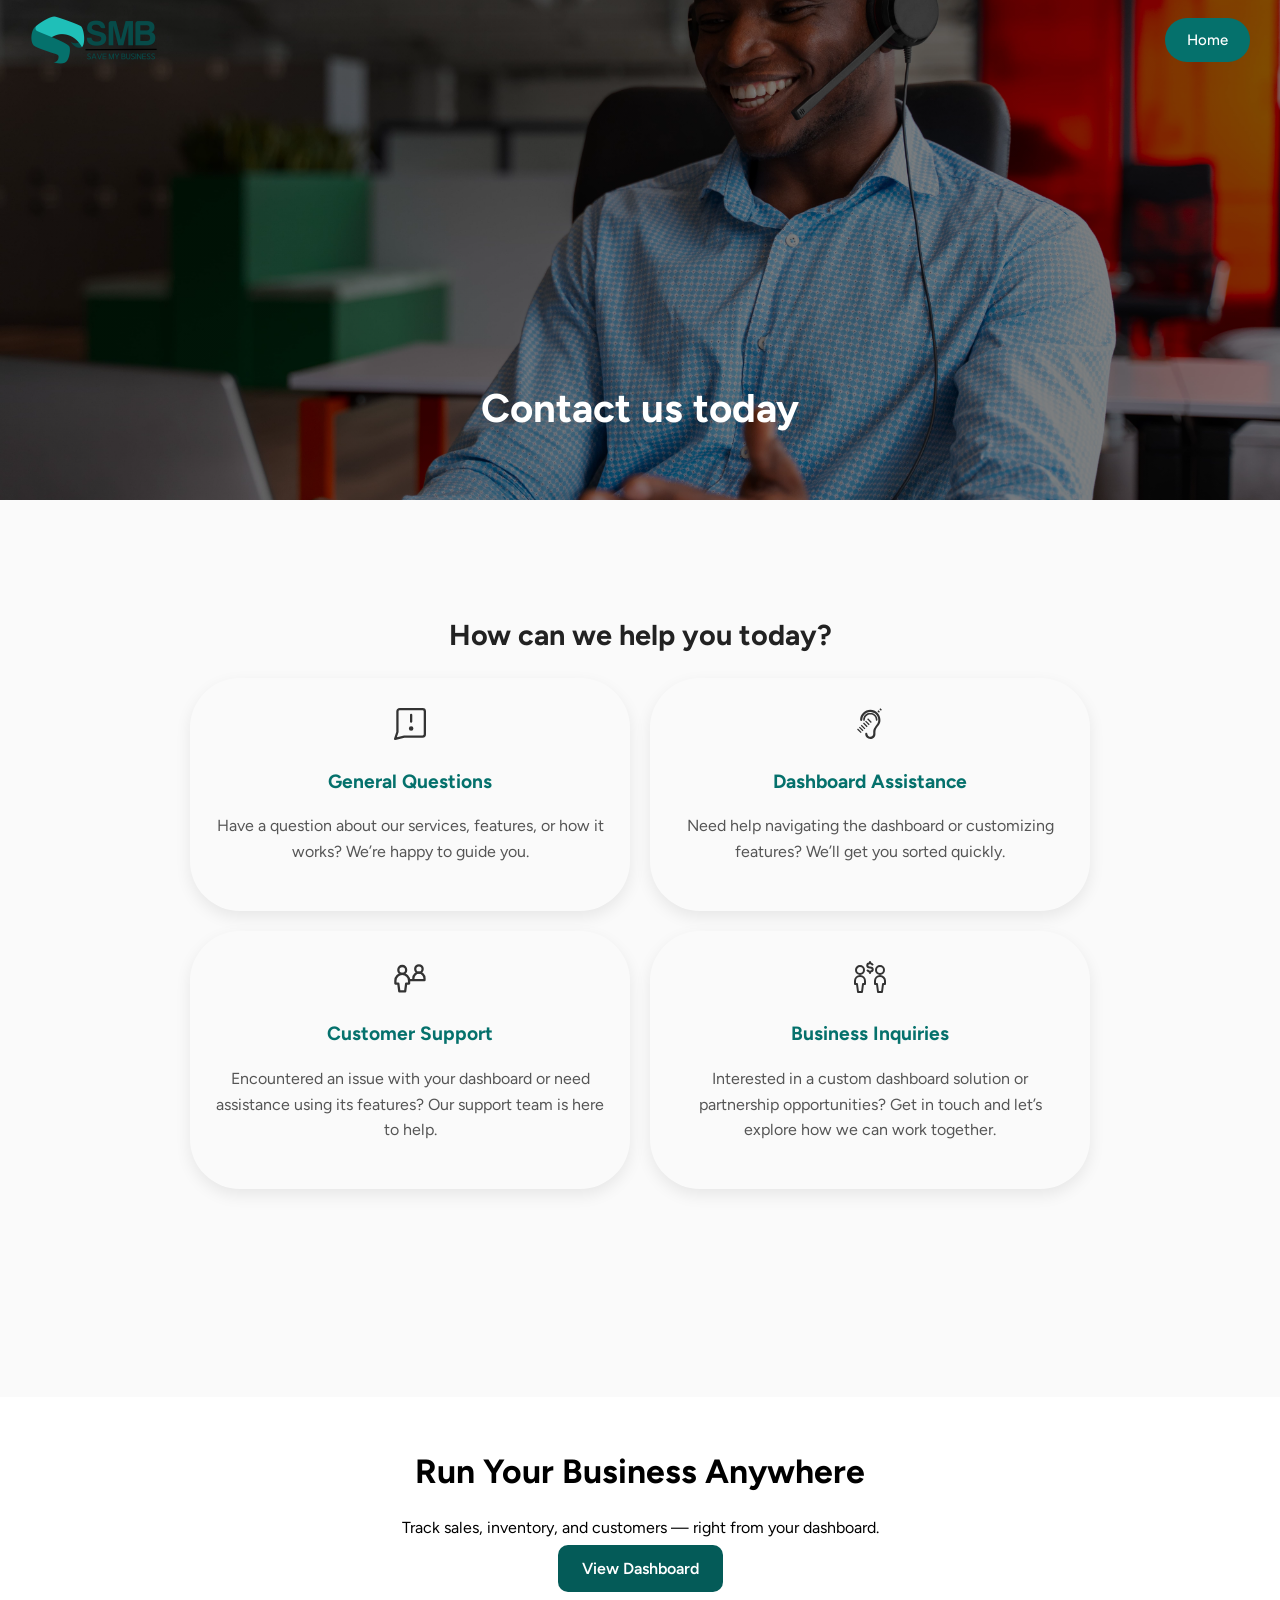
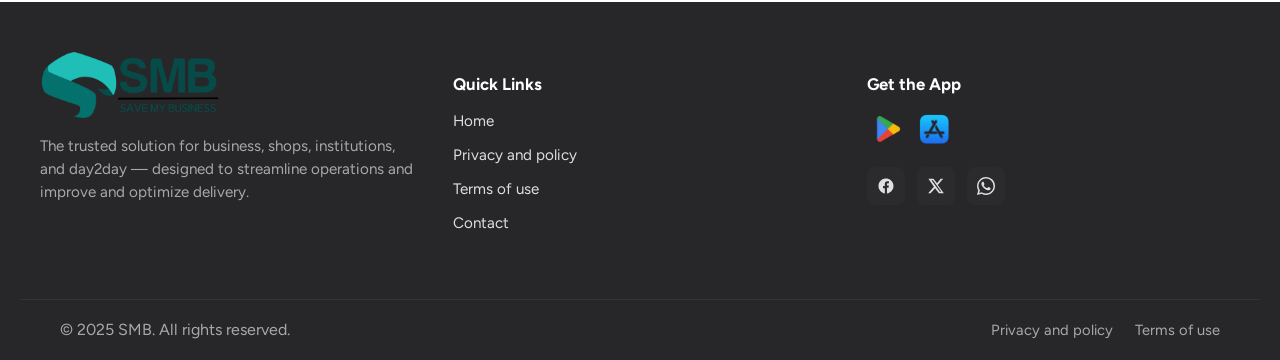
==== contactUs.html @ a8ed0eb5 "Initial commit" ====
<!doctype html>
<html lang="en">
  <head>
    <meta charset="utf-8" />
    <title>Save-my-business</title>
    <meta name="viewport" content="width=device-width, initial-scale=1" />
    <link rel="icon" href="images/SMB_AppIcon.png" type="image/svg+xml" />
    <link
      rel="apple-touch-icon"
      sizes="180x180"
      href="images/SMB_AppIcon.png"
    />
    <link
      rel="icon"
      type="image/png"
      sizes="32x32"
      href="images/32x32.png"
    />
    <link
      rel="icon"
      type="image/png"
      sizes="16x16"
      href="images/16x16.png"
    />
    <link
      href="https://cdnjs.cloudflare.com/ajax/libs/font-awesome/5.15.4/css/all.min.css"
      rel="stylesheet"
    />
    <link rel="stylesheet" href="css/stylesContactUs.css" />
  </head>
  <body>
    <section class="hero">
      <nav class="navbar">
        <div class="nav-container">
          <img src="images/SMB_Logo.png" alt="Store Hive Logo" class="nav-logo" />
          <ul class="nav-links">
            <li>
              <a href="index.html" class="activeBtn">Home</a>
            </li>
          </ul>
          <input type="checkbox" id="menu-toggle" class="menu-toggle" />
          <label for="menu-toggle" class="menu-icon">
            <!-- Hamburger SVG -->
            <svg
              xmlns="http://www.w3.org/2000/svg"
              class="icon-hamburger"
              width="32"
              height="32"
              viewBox="0 0 24 24"
            >
              <!-- Icon from Google Material Icons by Material Design Authors - https://github.com/material-icons/material-icons/blob/master/LICENSE -->
              <path fill="c" d="M3 18h18v-2H3zm0-5h18v-2H3zm0-7v2h18V6z" />
            </svg>
            <!-- X (close) SVG -->
            <svg
              class="icon-close"
              xmlns="http://www.w3.org/2000/svg"
              width="28"
              height="28"
              viewBox="0 0 24 24"
              fill="none"
              stroke="currentColor"
              stroke-width="2"
              stroke-linecap="round"
              stroke-linejoin="round"
            >
              <line x1="18" y1="6" x2="6" y2="18"></line>
              <line x1="6" y1="6" x2="18" y2="18"></line>
            </svg>
          </label>

          <!-- Navigation Links -->
          <ul class="nav mobile-nav">
            <li class="links">
              <svg
                xmlns="http://www.w3.org/2000/svg"
                stroke="#4B5563"
                width="25"
                height="25"
                viewBox="0 0 24 24"
              >
                <!-- Icon from Material Symbols by Google - https://github.com/google/material-design-icons/blob/master/LICENSE -->
                <path
                  fill="currentColor"
                  d="M4 20v-9.375L2.2 12l-1.175-1.575L12 2l11 8.4l-1.2 1.6L12 4.5L6 9.1V18h4v2zm13.5 2.375q-1.05.725-2.312.613t-2.163-1.013t-1.012-2.162t.612-2.313q-.725-1.05-.612-2.312t1.012-2.163t2.163-1.012t2.312.612q1.05-.725 2.313-.612t2.162 1.012t1.013 2.163t-.613 2.312q.725 1.05.613 2.313t-1.013 2.162t-2.162 1.013t-2.313-.613m0-2.45l1.15.8q.45.325.975.275t.925-.45t.45-.925t-.275-.975l-.8-1.15l.8-1.15q.325-.45.275-.975t-.45-.925t-.925-.45t-.975.275l-1.15.8l-1.15-.8q-.45-.325-.975-.275t-.925.45t-.45.925t.275.975l.8 1.15l-.8 1.15q-.325.45-.275.975t.45.925t.925.45t.975-.275zm0-1.175q.525 0 .888-.363t.362-.887t-.363-.888t-.887-.362t-.888.363t-.362.887t.363.888t.887.362m0-1.25"
                />
              </svg>
              <a href="index.html">Home</a>
            </li>
            <li class="links">
              <svg xmlns="http://www.w3.org/2000/svg" width="25" height="25" viewBox="0 0 24 24">
                <path
                  fill="none"
                  stroke="#4B5563"
                  d="m12 3.19l7 3.11V11c0 4.52-2.98 8.69-7 9.93c-4.02-1.24-7-5.41-7-9.93V6.3zM12 1L3 5v6c0 5.55 3.84 10.74 9 12c5.16-1.26 9-6.45 9-12V5zm-1 6h2v2h-2zm0 4h2v6h-2z"
                />
              </svg>
              <a href="privacyAndPolicy.html">Privacy Policy</a>
            </li>
            <li class="links">
              <svg xmlns="http://www.w3.org/2000/svg" width="25" height="25" viewBox="0 0 24 24">
                <!-- Icon from Solar by 480 Design - https://creativecommons.org/licenses/by/4.0/ -->
                <g fill="none" stroke="#4B5563" stroke-width="1.5">
                  <circle cx="9" cy="9" r="2" />
                  <path d="M13 15c0 1.105 0 2-4 2s-4-.895-4-2s1.79-2 4-2s4 .895 4 2Z" />
                  <path
                    d="M2 12c0-3.771 0-5.657 1.172-6.828S6.229 4 10 4h4c3.771 0 5.657 0 6.828 1.172S22 8.229 22 12s0 5.657-1.172 6.828S17.771 20 14 20h-4c-3.771 0-5.657 0-6.828-1.172S2 15.771 2 12Z"
                  />
                  <path stroke-linecap="round" d="M19 12h-4m4-3h-5m5 6h-3" />
                </g>
              </svg>
              <a href="termsOfUse.html">Terms of Use</a>
            </li>
          </ul>
        </div>
      </nav>

      <div class="hero-content">
        <h1>Contact us today</h1>
      </div>
    </section>

    <section class="container">
      <h2>How can we help you today?</h2>
      <div class="card-grid">
        <div class="card" data-inquiry="general">
          <svg xmlns="http://www.w3.org/2000/svg" width="32" height="32" viewBox="0 0 14 14">
            <!-- Icon from Streamline by Streamline - https://creativecommons.org/licenses/by/4.0/ -->
            <g fill="none" stroke="currentColor" stroke-linecap="round" stroke-linejoin="round">
              <path
                d="m4.5 12.5l-4 1l1-3v-9a1 1 0 0 1 1-1h10a1 1 0 0 1 1 1v10a1 1 0 0 1-1 1Zm3-9.5v3"
              />
              <circle cx="7.5" cy="9" r=".5" />
            </g>
          </svg>
          <h3>General Questions</h3>
          <p>
            Have a question about our services, features, or how it works? We’re happy to
            guide you.
          </p>
        </div>
        <div class="card" data-inquiry="dashboard">
          <svg xmlns="http://www.w3.org/2000/svg" width="31.5" height="32" viewBox="0 0 63 64">
            <!-- Icon from Medical Icons by Samuel Frémondière - https://github.com/samcome/webfont-medical-icons/blob/master/LICENSE -->
            <path
              fill="currentColor"
              d="M32.82 3.582c11.119 0 20.031 9.165 20.031 20.284c0 4.391-.85 7.214-3.395 10.78c-3.373 4.688-6.62 7.468-6.62 13.239v4.414c0 5.474-4.711 9.676-10.184 9.676c-5.539 0-10.185-4.391-10.185-9.93c0-1.316.975-2.463 2.292-2.463c1.994 0 1.909 2.568 2.631 4.415c.891 2.249 2.736 3.564 5.177 3.564c3.119 0 5.856-2.312 5.856-5.432v-4.923c0-9.952 10.185-13.473 10.185-23.425c0-8.806-7.152-15.956-15.957-15.956c-5.454 0-9.294 1.782-12.563 6.111c-1.931 2.568-2.801 4.456-3.225 7.638c-.255 1.973-.295 4.584-2.291 4.584c-1.316 0-2.292-1.146-2.292-2.462c-.001-11.202 9.335-20.114 20.539-20.114z"
            />
            <path
              fill="currentColor"
              d="M32.225 9.692c7.894 0 14.683 6.027 14.683 13.92c0 1.018-.679 2.036-1.697 2.036c-1.104 0-1.358-1.294-1.528-2.376c-.382-2.376-.574-3.904-1.868-5.94c-2.121-3.332-5.197-4.414-9.165-4.414c-3.756 0-6.429 1.252-8.658 4.243c-1.21 1.614-1.965 3.771-2.346 5.766c-.297 1.634.035 2.892-1.641 2.892c-1.04 0-1.613-1.082-1.613-2.123c.002-7.681 6.155-14.004 13.835-14.004zM7.946 41.01l7.345 7.345l-1.834 1.834l-7.345-7.345zm3.695-3.694l7.346 7.346l-1.835 1.835l-7.346-7.346zm3.819-3.866l7.345 7.347l-1.834 1.834l-7.345-7.347zm4.437-4.312l7.345 7.347l-1.835 1.834l-7.345-7.347z"
            />
            <path
              fill="currentColor"
              d="m24.011 25.259l7.345 7.345l-1.834 1.834l-7.345-7.345zm4.181-4.572l7.345 7.347l-1.835 1.834l-7.345-7.347zM48.855 4.494l2.982 2.982l-1.927 1.927l-2.982-2.982zM52.733.59l2.981 2.982l-1.928 1.927l-2.981-2.982z"
            />
          </svg>
          <h3>Dashboard Assistance</h3>
          <p>
            Need help navigating the dashboard or customizing features? We’ll get you sorted
            quickly.
          </p>
        </div>
        <div class="card" data-inquiry="support">
          <svg xmlns="http://www.w3.org/2000/svg" width="32" height="32" viewBox="0 0 14 14">
            <!-- Icon from Streamline by Streamline - https://creativecommons.org/licenses/by/4.0/ -->
            <g fill="none" stroke="currentColor" stroke-linecap="round" stroke-linejoin="round">
              <path d="M9.284 3.503a1.621 1.621 0 1 0 3.242 0a1.621 1.621 0 1 0-3.242 0" />
              <path
                d="M8.473 8.367v-.81a2.432 2.432 0 0 1 4.865 0v.81M6.6 8.369h6.738M3.604 5.612a1.712 1.712 0 1 0 0-3.425a1.712 1.712 0 0 0 0 3.425"
              />
              <path
                d="M6.6 8.609a2.996 2.996 0 1 0-5.993 0v1.284h1.285l.428 3.424h2.568l.428-3.424H6.6z"
              />
            </g>
          </svg>
          <h3>Customer Support</h3>
          <p>
            Encountered an issue with your dashboard or need assistance using its features? Our
            support team is here to help.
          </p>
        </div>
        <div class="card" data-inquiry="business">
          <svg xmlns="http://www.w3.org/2000/svg" width="32" height="32" viewBox="0 0 24 24">
            <!-- Icon from Ultimate free icons by Streamline - https://creativecommons.org/licenses/by/4.0/ -->
            <path
              fill="none"
              stroke="currentColor"
              stroke-linecap="round"
              stroke-linejoin="round"
              stroke-width="1.5"
              d="M10.144 7.094A2.22 2.22 0 0 0 12 7.969c1.139 0 2.063-.693 2.063-1.547S13.14 4.876 12 4.876s-2.06-.693-2.06-1.548s.923-1.547 2.06-1.547a2.22 2.22 0 0 1 1.858.875m-1.856 5.313V9m0-8.25v1.031M1.502 6.75a3 3 0 1 0 6 0a3 3 0 0 0-6 0m6.75 10.5V15a3.75 3.75 0 0 0-7.5 0v2.25h1.5l.75 6H6l.75-6zm8.25-10.5a3 3 0 1 0 6 0a3 3 0 0 0-6 0m6.75 10.5V15a3.75 3.75 0 0 0-7.5 0v2.25h1.5l.75 6h3l.75-6z"
            />
          </svg>
          <h3>Business Inquiries</h3>
          <p>
            Interested in a custom dashboard solution or partnership opportunities? Get in touch and
            let’s explore how we can work together.
          </p>
        </div>
      </div>
    </section>

    <section class="general-section">
      <h2>Questions? We’re Here to Guide You</h2>

      <div class="faq">
        <div class="faq-item">
          <button class="faq-question">
            <span>What is the purpose of this dashboard?</span>
          </button>
          <div class="faq-answer">
            <p>
              The dashboard gives you a real-time snapshot of your business — sales, profit, stock
              levels, top-selling items, and key customer insights — all in one place.
            </p>
          </div>
        </div>

        <div class="faq-item">
          <button class="faq-question">
            <span>How does SMB help me manage inventory?</span>
          </button>
          <div class="faq-answer">
            <p>
              You can track live stock levels, set low-stock alerts, manage product details and
              pricing, and even bulk import products with a CSV file.
            </p>
          </div>
        </div>

        <!-- <div class="faq-item">
          <button class="faq-question">
            <span>Can I track product expiration dates?</span>
          </button>
          <div class="faq-answer">
            <p>
              Yes, StoreHive alerts you when products are nearing expiry, helping you avoid waste
              and keep your shelves updated.
            </p>
          </div>
        </div> -->

        <div class="faq-item">
          <button class="faq-question">
            <span>How are sales processed in SMB?</span>
          </button>
          <div class="faq-answer">
            <p>
              Sales are handled with a simple two-step process: order creation and payment
              confirmation. You can also view full order history, track payments, and manage
              returns.
            </p>
          </div>
        </div>

        <div class="faq-item">
          <button class="faq-question">
            <span>What kind of reports and analytics are available?</span>
          </button>
          <div class="faq-answer">
            <p>
              You can generate sales, profit, and stock reports, identify top and slow-moving
              products, track customer performance, and view complete activity logs.
            </p>
          </div>
        </div>

        <div class="faq-item">
          <button class="faq-question">
            <span>How do I manage customers in SMB?</span>
          </button>
          <div class="faq-answer">
            <p>
              SMB includes a customer database where you can add or edit details, view
              purchase history, track total sales, and generate receipts.
            </p>
          </div>
        </div>

        <div class="faq-item">
          <button class="faq-question">
            <span>Can multiple staff use SMB?</span>
          </button>
          <div class="faq-answer">
            <p>
              Yes, you can create staff accounts, assign custom roles, control permissions, and keep
              your data secure with reliable backup and encryption.
            </p>
          </div>
        </div>
      </div>
    </section>

    <section class="assist-container">
      <h2>Need help navigating the dashboard or customizing features?</h2>
      <p class="assist-sub">
        Choose your preferred support channel below — we’ll get you sorted quickly.
      </p>

      <div class="assist-links">
        <a href="mailto:support@savemybusiness.com.ng" target="_blank" class="assist-card">
          <svg xmlns="http://www.w3.org/2000/svg" width="32" height="32" viewBox="0 0 24 24">
            <!-- Icon from Material Symbols by Google - https://github.com/google/material-design-icons/blob/master/LICENSE -->
            <path
              fill="currentColor"
              d="M7 17q-.825 0-1.412-.587T5 15V5q0-.825.588-1.412T7 3h14q.825 0 1.413.588T23 5v10q0 .825-.587 1.413T21 17zm7-4.7L7 7.425V15h14V7.425zm0-2.45L21 5H7zM3 21q-.825 0-1.412-.587T1 19V6.5h2V19h16.5v2zM21 7.35V5H7v2.35V5h14z"
            />
          </svg>
          <span>Email Support</span>
        </a>

        <a href="https://wa.me/1234567890" target="_blank" class="assist-card">
          <svg
            xmlns="http://www.w3.org/2000/svg"
            width="18"
            height="18"
            viewBox="0 0 24 24"
            fill="currentColor"
            aria-hidden="true"
          >
            <path
              d="M20.52 3.48A11.84 11.84 0 0 0 12 0C5.38 0 0 5.38 0 12c0 2.11.55 4.16 1.6 5.97L0 24l6.2-1.63A11.94 11.94 0 0 0 12 24c6.62 0 12-5.38 12-12 0-3.19-1.24-6.2-3.48-8.52zM12 22a9.93 9.93 0 0 1-5.08-1.39l-.36-.21-3.68.97.99-3.59-.23-.37A9.94 9.94 0 0 1 2 12C2 6.49 6.49 2 12 2c2.67 0 5.18 1.04 7.07 2.93A9.94 9.94 0 0 1 22 12c0 5.51-4.49 10-10 10zm5.41-7.6c-.3-.15-1.77-.87-2.04-.97s-.47-.15-.67.15c-.2.3-.77.97-.94 1.17-.17.2-.35.22-.65.07-.3-.15-1.26-.46-2.4-1.46-.89-.79-1.49-1.77-1.66-2.07-.17-.3-.02-.46.13-.61.13-.13.3-.35.45-.52.15-.17.2-.3.3-.5.1-.2.05-.37-.02-.52-.07-.15-.67-1.61-.92-2.2-.24-.58-.49-.5-.67-.51h-.57c-.2 0-.52.07-.79.37-.27.3-1.04 1.02-1.04 2.5s1.07 2.9 1.22 3.1c.15.2 2.1 3.2 5.08 4.49.71.31 1.27.49 1.7.63.71.23 1.35.2 1.86.12.57-.08 1.77-.72 2.02-1.42.25-.7.25-1.29.18-1.42-.07-.13-.27-.2-.57-.35z"
            />
          </svg>
          <span>WhatsApp</span>
        </a>

        <a href="https://twitter.com/savemybusiness" target="_blank" class="assist-card">
          <svg
            xmlns="http://www.w3.org/2000/svg"
            width="18"
            height="18"
            viewBox="0 0 24 24"
            fill="currentColor"
            aria-hidden="true"
          >
            <path
              d="M18.244 2.25h3.308l-7.227 8.26L22.5 21.75h-6.597l-5.17-6.759-5.91 6.759H1.5l7.73-8.828L1.89 2.25H8.64l4.713 6.234 4.89-6.234zM17.19 19.602h1.833L7.935 4.286H6.003L17.19 19.602z"
            />
          </svg>
          <span>X</span>
        </a>

        <a href="https://linkedin.com/company/savemybusiness" target="_blank" class="assist-card">
          <svg xmlns="http://www.w3.org/2000/svg" width="32" height="32" viewBox="0 0 16 16">
            <!-- Icon from FormKit Icons by FormKit, Inc - https://github.com/formkit/formkit/blob/master/packages/icons/LICENSE -->
            <path
              fill="currentColor"
              d="M3.44 4.89c.8 0 1.44-.65 1.44-1.44s-.65-1.44-1.44-1.44S2 2.66 2 3.45s.65 1.44 1.44 1.44m2.81 1.09V14h2.48v-3.96c0-1.05.2-2.06 1.49-2.06s1.29 1.2 1.29 2.12V14H14V9.6c0-2.16-.46-3.82-2.98-3.82c-1.21 0-2.02.66-2.35 1.29h-.03v-1.1H6.26Zm-4.05 0h2.49V14H2.2z"
            />
          </svg>
          <span>LinkedIn</span>
        </a>
      </div>
    </section>

    <section class="support-section">
      <section class="container-msg" id="contactFormSection">
        <div class="msg-section">
          <h2>
            Encountered an issue with our service or need assistance? Our support team is here for
            you.
          </h2>
          <form action="/submit_contact" method="POST" id="support-section">
            <div class="form-group">
              <label for="firstName">Full Name</label>
              <input type="text" id="firstName" name="firstName" required />
            </div>
            <div class="form-group">
              <label for="email">Email Address </label>
              <input type="email" id="email" name="email" required />
            </div>
            <div class="form-group">
              <label for="message">Message </label>
              <textarea id="message" name="message" required></textarea>
            </div>
            <button type="submit" class="send">Send Message</button>
          </form>
        </div>
      </section>
    </section>

    <section class="business-section">
      <h2>
        Looking to partner with us or explore wholesale opportunities? Let’s connect and
        collaborate.
      </h2>
      <p class="form-intro">
        Please provide your details below and our business team will get back to you as soon as
        possible.
      </p>
      <form class="business-form" action="/submit_business" method="POST" id="businessForm">
        <div class="form-row">
          <div class="form-group">
            <label for="companyName">Company Name </label>
            <input type="text" id="companyName" name="companyName" required />
          </div>
          <div class="form-group">
            <label for="contactPerson">Contact Person </label>
            <input type="text" id="contactPerson" name="contactPerson" required />
          </div>
        </div>

        <div class="form-row">
          <div class="form-group">
            <label for="businessEmail">Email Address </label>
            <input type="email" id="businessEmail" name="businessEmail" required />
          </div>
          <div class="form-group">
            <label for="phoneNumber">Phone Number</label>
            <input type="number" id="phoneNumber" name="phoneNumber" />
          </div>
        </div>

        <div class="form-group">
          <label for="proposal">Inquiry Details </label>
          <textarea
            id="proposal"
            name="proposal"
            rows="4"
            placeholder="Tell us how you’d like to collaborate..."
            required
          ></textarea>
        </div>

        <button type="submit" class="send">Send Inquiry</button>
      </form>
    </section>

    <!-- </section> -->

    <section class="cta-section">
      <div class="cta-container">
        <div class="">
          <h2>Run Your Business Anywhere</h2>
          <p>Track sales, inventory, and customers — right from your dashboard.</p>
          <a href="https://app.savemybusiness.com.ng" class="download-btn2" target="_blank"
            >View Dashboard</a
          >
        </div>
      </div>
    </section>

    <footer class="site-footer">
      <div class="footer-inner">
        <div class="footer-column footer-about">
          <img
            src="images/SMB_Logo.png"
            alt="SMB logo"
            class="footer-logo"
          />
          <p class="footer-desc">
            The trusted solution for business, shops, institutions, and day2day — designed to streamline
            operations and improve and optimize delivery.
          </p>
        </div>

        <div class="footer-column footer-links">
          <h4>Quick Links</h4>
          <ul>
            <li><a href="index.html">Home</a></li>
            <li><a href="privacyAndPolicy.html">Privacy and policy</a></li>
            <li><a href="termsOfUse.html">Terms of use</a></li>
            <li><a href="contactUs.html">Contact</a></li>
          </ul>
        </div>

        <div class="footer-column footer-app">
          <h4>Get the App</h4>
          <div class="store-buttons">
            <a href="#" class="store-btn" aria-label="Download on Google Play">
              <img src="images/playStore.png" alt="Play Store" />
            </a>
            <a href="#" class="store-btn2" aria-label="Download on App Store">
              <img src="images/Anuradha_Kumari_says_-removebg-preview.png" alt="App Store" />
            </a>
          </div>

          <div class="socials" aria-label="Follow StoreHive">
            <a href="#" aria-label="Facebook" class="social-link">
              <svg
                width="18"
                height="18"
                viewBox="0 0 24 24"
                fill="currentColor"
                aria-hidden="true"
              >
                <path
                  d="M22 12.07C22 6.48 17.52 2 11.93 2S2 6.48 2 12.07C2 17.1 5.66 21.29 10.44 22v-7.03H8.08v-2.9h2.36V9.41c0-2.33 1.4-3.61 3.44-3.61.99 0 2.03.18 2.03.18v2.23h-1.14c-1.12 0-1.47.7-1.47 1.42v1.69h2.5l-.4 2.9h-2.1V22C18.34 21.29 22 17.1 22 12.07z"
                />
              </svg>
            </a>

            <a href="#" aria-label="X" class="social-link">
              <svg
                xmlns="http://www.w3.org/2000/svg"
                width="18"
                height="18"
                viewBox="0 0 24 24"
                fill="currentColor"
                aria-hidden="true"
              >
                <path
                  d="M18.244 2.25h3.308l-7.227 8.26L22.5 21.75h-6.597l-5.17-6.759-5.91 6.759H1.5l7.73-8.828L1.89 2.25H8.64l4.713 6.234 4.89-6.234zM17.19 19.602h1.833L7.935 4.286H6.003L17.19 19.602z"
                />
              </svg>
            </a>

            <a href="#" aria-label="WhatsApp" class="social-link">
              <svg
                xmlns="http://www.w3.org/2000/svg"
                width="18"
                height="18"
                viewBox="0 0 24 24"
                fill="currentColor"
                aria-hidden="true"
              >
                <path
                  d="M20.52 3.48A11.84 11.84 0 0 0 12 0C5.38 0 0 5.38 0 12c0 2.11.55 4.16 1.6 5.97L0 24l6.2-1.63A11.94 11.94 0 0 0 12 24c6.62 0 12-5.38 12-12 0-3.19-1.24-6.2-3.48-8.52zM12 22a9.93 9.93 0 0 1-5.08-1.39l-.36-.21-3.68.97.99-3.59-.23-.37A9.94 9.94 0 0 1 2 12C2 6.49 6.49 2 12 2c2.67 0 5.18 1.04 7.07 2.93A9.94 9.94 0 0 1 22 12c0 5.51-4.49 10-10 10zm5.41-7.6c-.3-.15-1.77-.87-2.04-.97s-.47-.15-.67.15c-.2.3-.77.97-.94 1.17-.17.2-.35.22-.65.07-.3-.15-1.26-.46-2.4-1.46-.89-.79-1.49-1.77-1.66-2.07-.17-.3-.02-.46.13-.61.13-.13.3-.35.45-.52.15-.17.2-.3.3-.5.1-.2.05-.37-.02-.52-.07-.15-.67-1.61-.92-2.2-.24-.58-.49-.5-.67-.51h-.57c-.2 0-.52.07-.79.37-.27.3-1.04 1.02-1.04 2.5s1.07 2.9 1.22 3.1c.15.2 2.1 3.2 5.08 4.49.71.31 1.27.49 1.7.63.71.23 1.35.2 1.86.12.57-.08 1.77-.72 2.02-1.42.25-.7.25-1.29.18-1.42-.07-.13-.27-.2-.57-.35z"
                />
              </svg>
            </a>
          </div>
        </div>
      </div>

      <div class="footer-bottom">
        <div class="footer-bottom-inner">
          <span>© 2025 SMB. All rights reserved.</span>
          <nav class="footer-legal">
            <a href="privacyAndPolicy.html">Privacy and policy</a>
            <a href="termsOfUse.html">Terms of use</a>
          </nav>
        </div>
      </div>
    </footer>
    <script src="scripts/indexContact.js"></script>
  </body>
</html>
---- css/stylesContactUs.css ----
@import url('https://fonts.bunny.net/css?family=figtree:300,300i,400,400i,500,500i,600,600i,700,700i,800,800i,900,900i');
body {
 font-family: 'Figtree', sans-serif;
  margin: 0;
  padding: 0;
  background: #fafafa;
  color: #333;
  line-height: 1.6;
}

.hero {
  position: relative;
  background: 
  linear-gradient(rgba(0, 0, 0, 0.5), rgba(0, 0, 0, 0.5)),
     url("../images/person-office-work-day (1).jpg") 
    no-repeat center center/cover;
  min-height: 500px;
  display: flex;
  flex-direction: column;
  justify-content: space-between;
  color: #fff;
}

.navbar {
  padding: 15px 20px;
}
.navbar.scrolled {
  background: #fff;      
  box-shadow: 0 2px 6px rgba(0,0,0,0.1); 
  position: fixed;   
  padding: 15px 0px; 
  top: 0;
  left: 0;
  width: 100%;
  z-index: 999;          
  transition: background 0.3s ease, box-shadow 0.3s ease;
}

.navbar.scrolled .nav-container {
  width: 100%;
  margin: 0; 
  padding: 0 40px;
  display: flex;
  align-items: center;
  justify-content: space-between;  
  box-sizing: border-box;
}
.nav-container {
  width: 100%;
  margin: 0;
  padding: 0 10px;
  display: flex;
  align-items: center;
  justify-content: space-between;  
  box-sizing: border-box;
}
.nav-logo {
  height: 50px;
}
.nav-links {
  list-style: none;
  margin: 0;
  padding: 0;
}
.nav-links li .active {
  font-weight: 700;
  font-size: 18px;
  border-radius: 50px;
  color: #fff;
  padding: 17px 64px;
  text-decoration: none;
  background: #05716c;
  border: #05716c;
  display: inline-block;
  transition: background-color 0.3s;
}

.nav-links li .active:hover {
  background-color: #0a7c92;
  border-color: #0a7c92;
}
.menu-toggle {
  display: none;
  align-items: baseline;

}


.menu-icon {
  display: none;
  justify-content: space-between;
  cursor: pointer;
  z-index: 2001;
}
.menu-icon svg {
  width: 28px;
  height: 38px;
  stroke: #333;
}

.icon-close {
  display: none;
}

.mobile-nav {
  position: fixed;
  top: -0.9rem;
  bottom: 0;
  right: -100%; 
  width: 80%;
  max-width: 300px;
  height: 100vh;
  background: #fff;
  box-shadow: -2px 0 10px rgba(0,0,0,0.2);
  display: flex;
  flex-direction: column;
  gap: 10px;
  align-items: flex-start;
  padding: 60px 15px;
  transition: right 0.3s ease;
  z-index: 2000;
  list-style: none;
}
/* .mobile-nav li {
  margin: 15px 0;
} */

.links {
    display: flex;
  flex-direction: row;
  gap: 15px;
  align-items: center;
  padding: 10px 5px;
  width: 300px;
  /* Gradient that starts strong on the left and fades out */
  background: linear-gradient(to right, rgba(5, 113, 108, 0.15), rgba(5, 113, 108, 0));
  border-top-left-radius: 5px;
  border-top-right-radius: 5px;
  transition: background 0.3s ease;
}

.links:hover {
  background: linear-gradient(to right, rgba(5, 113, 108, 0.3), rgba(5, 113, 108, 0.05));
}

.links a {
  text-decoration: none;
  color: #333;
  font-weight: 600;
}


.menu-toggle:checked ~ .mobile-nav { right: 0; }
.menu-toggle:checked ~ .menu-icon .icon-hamburger { display: none; }
.menu-toggle:checked ~ .menu-icon .icon-close { display: block; }

.activeBtn {
  padding: 10px 22px;
  background-color: #05716c;
  display: inline-block;
  color: #fff;
  border-radius: 25px;
  font-size: 15px;
  font-weight: 500;
  text-decoration: none;
  transition:
    transform 0.3s ease,
    background 0.3s ease;
}
.activeBtn:hover {
  background-color: #045b58;
  transform: translateY(-3px);
}

.nav-links li a.active {
  font-weight: bold;
}

.hero-content {
  text-align: center;
  padding: 60px 20px;
}
.hero-content h1 {
  font-size: 2.5rem;
  margin: 0;
}
.hero-content p {
  font-size: 1.2rem;
  margin-top: 10px;
}

.container-msg{
  margin: 50px  auto;
  padding: 0 20px;
}
.msg-section{
  display: flex;
  flex-direction: column;
  align-items: center;
  justify-content: center;
}
.container {
  max-width: 900px;
  display: flex;
  flex-direction: column;
  justify-content: space-between;
  margin: 40px  auto;
  margin-bottom: 10rem;
  align-items: center;
  padding: 3rem;
}
h2 {
  margin-bottom: 20px;
  text-align: center;
  font-size: 1.8rem;
  color: #222;
}

.card-grid {
  display: grid;
  grid-template-columns: repeat(2, minmax(300px, 1fr));
  gap: 20px;
  height: auto; 
}

/* ✅ Fix card responsiveness */
.card {
  padding: 30px 25px;
  border-radius: 20px;
  box-sizing: border-box;
  text-align: center;
    border-radius: 50px 50px 50px 50px;
  box-shadow: 0 6px 16px rgba(0, 0, 0, 0.08);
   cursor: pointer;
  transition: all 0.2s ease-in-out;
}
.card:hover {
  background: #05716c;
  border-color: #05716c;
  color: white;
  transform: translateY(-4px);
}
.card:hover h3{
    color: white;
}
.card h3 {
  margin-bottom: 10px;
  font-size: 1.2rem;
  color: #05716c;
}
.card p {
  font-size: 1rem;
  color: #555;
}
.card:hover p{
  color: white;
}
form,
.business-form {
  width: 100%;         /* Full width */
  max-width: 900px;    /* Cap on large screens */
  margin: 40px auto;
  background: #fff;
  text-align: left;
  padding: 20px;
  border-radius: 8px;
  box-shadow: 0 2px 6px rgba(0,0,0,0.05);
}
.form-group {
  margin-bottom: 16px;
}
label {
  display: block;
  margin-bottom: 6px;
  font-weight: bold;
}
input, textarea, select {
  width: 100%;        /* Full width inside container */
  padding: 12px;      
  border: 2px solid #54C4B11A;
  background: #54C4B11A;
  border-radius: 6px;
  font-size: 1rem;
  box-sizing: border-box;
}
textarea {
  height: 120px;
}
.send {
  background: #05716c;
  color: #fff;
  border: none;
  padding: 12px 24px;
  font-size: 1rem;
  border-radius: 6px;
  cursor: pointer;
  transition: background 0.3s;
}
.send:hover {
  background: #0a7c92;
}


.card.active {
  background: #05716c;
  color: #fff;
  border-color: #05716c;
}
.card.active h3,
.card.active p {
  color: #fff;
}

.hero-download {
  display: flex;
  justify-content: center;
  align-items: center;
  text-align: center;
}

.hero-download .overlay {
  color: white;
}

.hero-download h2 {
  font-size: 1.5rem;
  margin-bottom: 20px;
  font-weight: bold;
}

.download-btn {
  display: inline-block;
  background-color: #f9a825; 
  color: #fff;
  padding: 15px 40px;
  border-radius: 50px;
  text-decoration: none;
  font-weight: bold;
  transition: background 0.3s;
}

.download-btn:hover {
  background-color: #d48806; 
}
.business-section,.support-section,
.prescription-section,.general-section{
  display: none;
  flex-direction: column;
  align-items: center;
  justify-content: center;
}
.business-section h2,
.support-section h2,
.prescription-section h2,
.general-section h2 {
  width: 70%;
}
.business-section p {
  width: 50%;
}
.faq {
  width: 70%;
  background: #fff;
  border-radius: 8px;
  box-shadow: 0 2px 6px rgba(0,0,0,0.05);
  margin: 20px auto;
  padding: 10px;
}
.faq-item {
  border-radius: 8px;
  margin-bottom: 15px;
  overflow: hidden;
  transition: all 0.3s ease-in-out;
}

.faq-item.active {
  box-shadow: 0 6px 12px rgba(0,0,0,0.1);
}

.faq-question,
.faq-question span,
.faq-answer p {
  font-family: inherit; /* Inherit the main site font */
}

.faq-question {
  width: 100%;
  display: flex;
  justify-content: space-between;
  align-items:baseline;
  text-align: start;
  background-color: white;
  border: none;
  font-size: 1.2rem;
  font-weight: bold;
  cursor: pointer;
  padding: 25px 25px;
  transition: background 0.3s;
}

.faq-question:hover {
  background: #f4f4f4;
}

.faq-answer {
  max-height: 0;
  overflow: hidden;
  color: #333;
  transition: max-height 0.3s ease;
  padding: 0 15px;
}

.faq-item.active .faq-answer {
  max-height: 200px; 
  padding: 20px 20px;
}

.faq-question i {
  transition: transform 0.3s ease;
}

.faq-item.active .faq-question i {
  transform: rotate(45deg); 
}
.business-section {
  max-width: 900px;
  margin: 40px auto;
  padding: 0 20px;
  text-align: center;
}

.business-section h2 {
  margin-bottom: 15px;
  font-size: 1.6rem;
  color: #222;
}

.business-section .form-intro {
  margin-bottom: 20px;
  font-size: 1rem;
  /* text-align: center; */
  color: #555;
}

/* .business-form {
  width: 900px;
  margin-top: 40px;
  background: #fff;
  padding: 20px;
  border-radius: 8px;
  box-shadow: 0 2px 6px rgba(0,0,0,0.05);
  text-align: left;
} */

.form-row {
  display: flex;
  flex-direction: row;
  gap: 3rem;
  flex-wrap: wrap;
}

.business-form .form-group {
  flex: 1;
  min-width: 200px;
  margin-bottom: 15px;
}

.business-form label {
  display: block;
  margin-bottom: 6px;
  font-weight: 600;
  color: #333;
  font-size: 1.2rem;
}

.business-form input {
  width: 90%;
  padding: 10px;
  border: 2px solid #54C4B11A;
  background: #54C4B11A;
  border-radius: 6px;
  font-size: 1rem;
  transition: border-color 0.3s, box-shadow 0.3s;
}
.business-form textarea {
  width: 90%;
  padding: 10px;
  border: 2px solid #54C4B11A;
  background: #54C4B11A;
  border-radius: 6px;
  font-size: 1rem;
  transition: border-color 0.3s, box-shadow 0.3s;
}
.business-form input:focus,
.business-form textarea:focus {
 border: 2px solid #54C4B11A;
  background: #54C4B11A;
  border-radius: 6px;
  outline: none;
}

.business-form button.send {
  background: #05716c;
  color: #fff;
  border: none;
  padding: 12px 24px;
  font-size: 1rem;
  border-radius: 6px;
  cursor: pointer;
  transition: background 0.3s;
}

.inquiry-section {
  max-width: 600px;
  margin: 3rem auto;
  padding: 2rem;
  background: #fff;
  border-radius: 12px;
  box-shadow: 0 4px 20px rgba(0,0,0,0.08);
  /* font-family: "Inter", sans-serif; */
}

.inquiry-title {
  font-size: 1.8rem;
  font-weight: 600;
  margin-bottom: 0.5rem;
  color: #1e293b; /* dark slate */
}

.inquiry-text {
  font-size: 1rem;
  color: #475569; /* neutral slate */
  margin-bottom: 1.5rem;
}

.inquiry-form {
  display: flex;
  flex-direction: column;
  gap: 1.2rem;
}

.inquiry-group {
  display: flex;
  flex-direction: column;
}

.inquiry-group label {
  font-size: 0.9rem;
  font-weight: 500;
  margin-bottom: 0.4rem;
  color: #334155;
}

.inquiry-input,
.inquiry-textarea {
  width: 100%;
  padding: 0.8rem 1rem;
  border: 1px solid #cbd5e1;
  border-radius: 8px;
  background: #fff;
  font-size: 1rem;
  color: #0f172a;
  transition: border 0.2s ease, box-shadow 0.2s ease;
}

.inquiry-input:focus,
.inquiry-textarea:focus {
  outline: none;
  border-color: #3b82f6;
  box-shadow: 0 0 0 3px rgba(59,130,246,0.15);
}

.inquiry-btn {
  background: #3b82f6;
  color: #fff;
  font-size: 1rem;
  font-weight: 500;
  padding: 0.9rem;
  border: none;
  border-radius: 8px;
  cursor: pointer;
  transition: background 0.2s ease, transform 0.1s ease;
}

.inquiry-btn:hover {
  background: #2563eb;
}

.inquiry-btn:active {
  transform: scale(0.97);
}

.assist-container {
  display: none;
  flex-direction: column;
  align-items: center;
  background: #fff;
  border-radius: 16px;
  box-shadow: 0 6px 14px rgba(0,0,0,0.08);
  padding: 40px 30px;
  max-width: 800px;
  margin: 50px auto;
  text-align: center;
}

.assist-container h2 {
  font-size: 1.75rem;
  font-weight: 600;
  color: #111;
  margin-bottom: 12px;
}

.assist-sub {
  font-size: 1rem;
  color: #555;
  margin-bottom: 30px;
  max-width: 550px;
}


.assist-links {
  display: grid;
  grid-template-columns: repeat(auto-fit, minmax(150px, 1fr));
  gap: 20px;
  width: 100%;
  max-width: 650px;
}

.assist-card {
  display: flex;
  flex-direction: column;
  align-items: center;
  gap: 10px;
  padding: 20px;
  background: #f9fafb;
  border-radius: 12px;
  text-decoration: none;
  color: #222;
  font-weight: 500;
  transition: all 0.3s ease;
  box-shadow: 0 2px 6px rgba(0,0,0,0.06);
}

.assist-card svg {
  width: 28px;
  height: 28px;
  color: #4B5563; /* brand accent */
}

.assist-card:hover {
  background: #eef2ff;
  transform: translateY(-4px);
  box-shadow: 0 6px 14px rgba(0,0,0,0.12);
}

.assist-icon {
  color: #4f46e5; /* brand accent */
}



.cta-section {
  background: #fff;
  color: #000;
  text-align: center;
  padding: 20px 70px;
  margin-top: 70px;
}

.cta-container h2 {
  font-size: 2.1rem;
  width: 100%;
  font-weight: 700;
  margin-bottom: 10px;
  color: #000;
}


.download-btn2 {
  text-align: center;
  justify-content: center;
  align-items: center;
  gap: 10px;
  background-color: #045b58;
  color: #fff;
  text-decoration: none;
  padding: 14px 24px;
  border-radius: 10px;
  border: none;
  cursor: pointer;
  font-size: 1rem;
  font-weight: 600;
  transition:
    transform 0.3s ease,
    background 0.3s ease;
}

.download-btn2:hover {
  background-color: #045b58;
  color: #fff;
  transform: translateY(-3px);
}

:root {
  --brand: #045b58;
  --neutral: #27272a;
  --muted-text: rgba(255, 255, 255, 0.85);
  --muted-2: rgba(255, 255, 255, 0.6);
  --max-width: 1200px;
}

.site-footer {
  background: var(--neutral);
  color: var(--muted-text);
  padding: 48px 20px 0;
  font-family:
    'Figtree',
    system-ui,
    -apple-system,
    'Segoe UI',
    Roboto,
    'Helvetica Neue',
    Arial;
  line-height: 1.5;
   /* margin-top: 30px; */
}

.footer-inner {
  max-width: var(--max-width);
  margin: 0 auto;
  display: flex;
  gap: 40px;
  padding: 0 20px 36px;
  flex-wrap: wrap;
  align-items: flex-start;
}

.footer-column {
  flex: 1;
  min-width: 220px;
}

.footer-logo {
  width: 180px;
  height: auto;
  display: block;
  margin-bottom: 14px;
}

.footer-desc {
  color: var(--muted-2);
  font-size: 0.95rem;
  max-width: 380px;
}

.footer-links h4,
.footer-app h4 {
  color: #fff;
  margin-bottom: 12px;
  font-size: 1.05rem;
}

.footer-links ul {
  list-style: none;
  padding: 0;
  margin: 0;
}

.footer-links li {
  margin-bottom: 10px;
}

.footer-links a {
  color: var(--muted-text);
  text-decoration: none;
  font-size: 0.95rem;
}

.footer-links a:hover {
  color: #fff;
}

.store-buttons {
  display: flex;
  gap: 12px;
  align-items: center;
  margin-bottom: 18px;
}

.store-btn img {
  height: 40px;
  width: auto;
  display: block;
}
.store-btn2 img {
  height: 30px;
  width: auto;
  display: block;
}

.socials {
  display: flex;
  gap: 12px;
  align-items: center;
}

.social-link {
  display: inline-flex;
  align-items: center;
  justify-content: center;
  color: var(--muted-text);
  width: 38px;
  height: 38px;
  border-radius: 8px;
  background: rgba(255, 255, 255, 0.02);
  text-decoration: none;
  transition:
    background 0.18s ease,
    transform 0.18s ease,
    color 0.18s ease;
}

.social-link:hover {
  background: rgba(255, 255, 255, 0.06);
  transform: translateY(-3px);
  color: #fff;
}

.social-link svg {
  display: block;
}

.footer-bottom {
  border-top: 1px solid rgba(255, 255, 255, 0.06);
  margin-top: 18px;
  padding: 18px 20px;
  color: var(--muted-2);
}

.footer-bottom-inner {
  max-width: var(--max-width);
  margin: 0 auto;
  display: flex;
  justify-content: space-between;
  gap: 12px;
  align-items: center;
  padding: 0 20px;
}

.footer-legal a {
  color: var(--muted-2);
  text-decoration: none;
  margin-left: 18px;
  font-size: 0.92rem;
}

.footer-legal a:hover {
  color: #fff;
}


@media (max-width: 1024px) {
  .hero {
    height: 400px;
  }
  .nav-container {
    flex-direction:row;
    text-align: center;
  }

  .nav-links {
    margin-top: 10px;
  }

  .hero-content h1 {
    font-size: 2rem;
  }

  .hero-content p {
    font-size: 1rem;
  }

  form {
    width: 100%;
  }

  .card-grid {
    grid-template-columns: 1fr 1fr;
    height: auto;
  }

  .business-section,
  .support-section,
  .general-section,
  .prescription-section {
    padding: 0 15px;
  }
  .business-form {
    width: 90%;
    max-width: 100%;
    padding: 20px 15px;
    box-sizing: border-box; 
  }
  .container{
    margin-bottom: 3rem;
  }
}

@media (min-width: 769px) {
  .menu-icon,
  .mobile-nav {
    display: none;
  }
  .nav-links {
    display: flex;
  }
}


@media (max-width: 760px) {
   .nav-container {
    flex-direction: row;  
    padding: 0;   
    justify-content: space-between;
    align-items: center;
  }
  .navbar.scrolled .nav-container {
    width: 100%;
    margin: 0; 
    padding: 0 50px;
    display: flex;
    align-items: center;
    justify-content: space-between;  
    box-sizing: border-box;
}
 .menu-icon {
    display: block;
  }
  .nav-links {
    display: none;
  }
  .cta-container h2 {
    font-size: 1.6rem;
    line-height: 1.4;
  }

  .hero {
    height: 350px;
    text-align: center;
  }

  .hero-content h1 {
    font-size: 1.8rem;
  }

  .hero-content p {
    font-size: 1rem;
  }

  .card-grid {
    grid-template-columns: 1fr;
  }

  .faq,
  .business-form {
    width: 100%;
  }
  .faq-question span{
    font-size: 1rem;
    white-space: nowrap; 
  }
  .form-row {
    flex-direction: column;
    gap: 0;
  }
  .business-section h2,
  .support-section h2,
  .prescription-section h2,
  .general-section h2 {
    width: 100%;
  }
  .footer-bottom{
    display: flex;
    flex-direction: column;
    justify-content: baseline;
   }
  .footer-bottom-inner {
  display: flex;
  flex-direction: column;
  align-items: baseline;
  gap: 10px;
}
  .footer-bottom-inner span {
  white-space: nowrap; 
}
.footer-legal {
  display: flex;
  flex-direction: column;
  flex-wrap: wrap;
  gap: 5px;
  justify-content: baseline;
}

.footer-legal a {
  color: var(--muted-2);
  text-decoration: none;
  font-size: 0.9rem;
}

.footer-legal a:hover {
  color: #fff;
}

}

@media (max-width: 500px) {
    .nav-container {
    flex-direction: row;    
    justify-content: space-between;
    align-items: center;
  }
  .business-section {
    margin: 0 auto;
  }
   .nav-logo {
    height: 40px;
  }
  .business-form {
    width: 100%;
    max-width: 100%;
    padding: 20px 15px;
    box-sizing: border-box; 
  }
  .business-form input,
  .business-form textarea {
    width: 100%;
  }
  .form-row {
    flex-direction: column;
    gap: 0;
  }

  .business-form .form-group {
    width: 100%;
    margin-bottom: 15px;
  }

  .business-form input,
  .business-form textarea {
    width: 100%;
    padding: 12px;
    font-size: 0.95rem;
    box-sizing: border-box;
  }

  .business-form button.send {
    width: 100%;
    padding: 14px;
    font-size: 1rem;
    margin-top: 10px;
  }
  .cta-container h2 { font-size: 1.3rem; }
}


@media (max-width: 400px) {
  .hero {
    height: 300px;
    padding: 20px;
  }

   .nav-logo {
    height: 30px;
  }
  .nav-links {
    display: none;
  }
  .hero-content h1 {
    font-size: 1.5rem;
  }

  .hero-content p {
    font-size: 0.9rem;
  }

  .card {
    width: 270px;
    border-radius: 20px;
  }

  .card h3 {
    font-size: 1rem;
  }

  .card p {
    font-size: 0.9rem;
  }

  form {
    padding: 15px;
  }

  label {
    font-size: 0.9rem;
  }

  input, textarea, select {
    padding: 12px;
    font-size: 0.9rem;
  }

  .send {
    width: 100%;
    padding: 14px;
  }

  .download-btn {
    width: 100%;
    padding: 12px 0;
  }
}
@media (max-width: 400px) {
  .nav-container {
    flex-direction: row;     
    justify-content: space-between;
    align-items: center;
  }

  .nav-logo {
    /* height: 30px; */
    
  }

  .nav-links {
    display: none;
  }

  .card-grid {
    grid-template-columns: 1fr; 
    gap: 15px;
  }

  .business-form, 
  .support-section form, 
  .general-section .faq {
    width: 100%;
    padding: 15px;
    margin: 0;
    box-sizing: border-box;
  }

  .assist-container {
    width: 90%;
    padding: 15px;
    /* margin: 0; */
    box-sizing: border-box;
  }
  .form-row {
    flex-direction: column;
    gap: 15px;
  }

  .form-group input,
  .form-group textarea {
    width: 100%;
    font-size: 0.9rem;
    padding: 10px;
  }

  h1, h2 {
    font-size: 1.2rem;
    text-align: center;
  }

  .hero-content p {
    font-size: 0.9rem;
  }

  .send, .download-btn2 {
    width: 100%;
    padding: 12px;
    font-size: 1rem;
  }
  .cta-container h2 { font-size: 1.1rem; }


  .download-btn2 {
    display: none;
  }
}

@media (max-width: 400px) {
  .faq {
    width: 100%;            /* full width */
    margin: 10px auto;      /* smaller margin */
    padding: 0;             /* less padding */
    box-shadow: 0 2px 6px rgba(0,0,0,0.05);     /* cleaner look on tiny screens */
  }

  .faq-question {
    font-size: 0.95rem;
    padding: 14px 12px;
    line-height: 1.4;
    white-space: normal;   /* allow wrapping */
    word-wrap: break-word; /* break long words if needed */
    text-align: left;      /* keep text aligned left */
  }

  .faq-question span {
    flex: 1;              /* take full width */
    display: block;       /* make span behave like block for wrapping */
  }

  .general-section h2 {
  width: 60%;
}

  .faq-answer {
    font-size: 0.9rem;      /* slightly smaller */
    padding: 0 12px;        /* reduced padding */
  }

  .faq-item.active .faq-answer {
    padding: 12px;          /* less than desktop */
  }

  .assist-container h2 {
    font-size: 20px;
  }

  .assist-card {
    width: 200px;
    margin: auto
  }

  .support-section h2 {
    width: 90%;
  }
  .business-section h2 {
    font-size: 18px;
  }
  .business-section p {
    width: 100%;
  }
  .business-form label {
    font-size: 15px;
  }
    .footer-bottom-inner {
    text-align: left;
        align-items: flex-start;
        margin-left: -25px;
  }
}
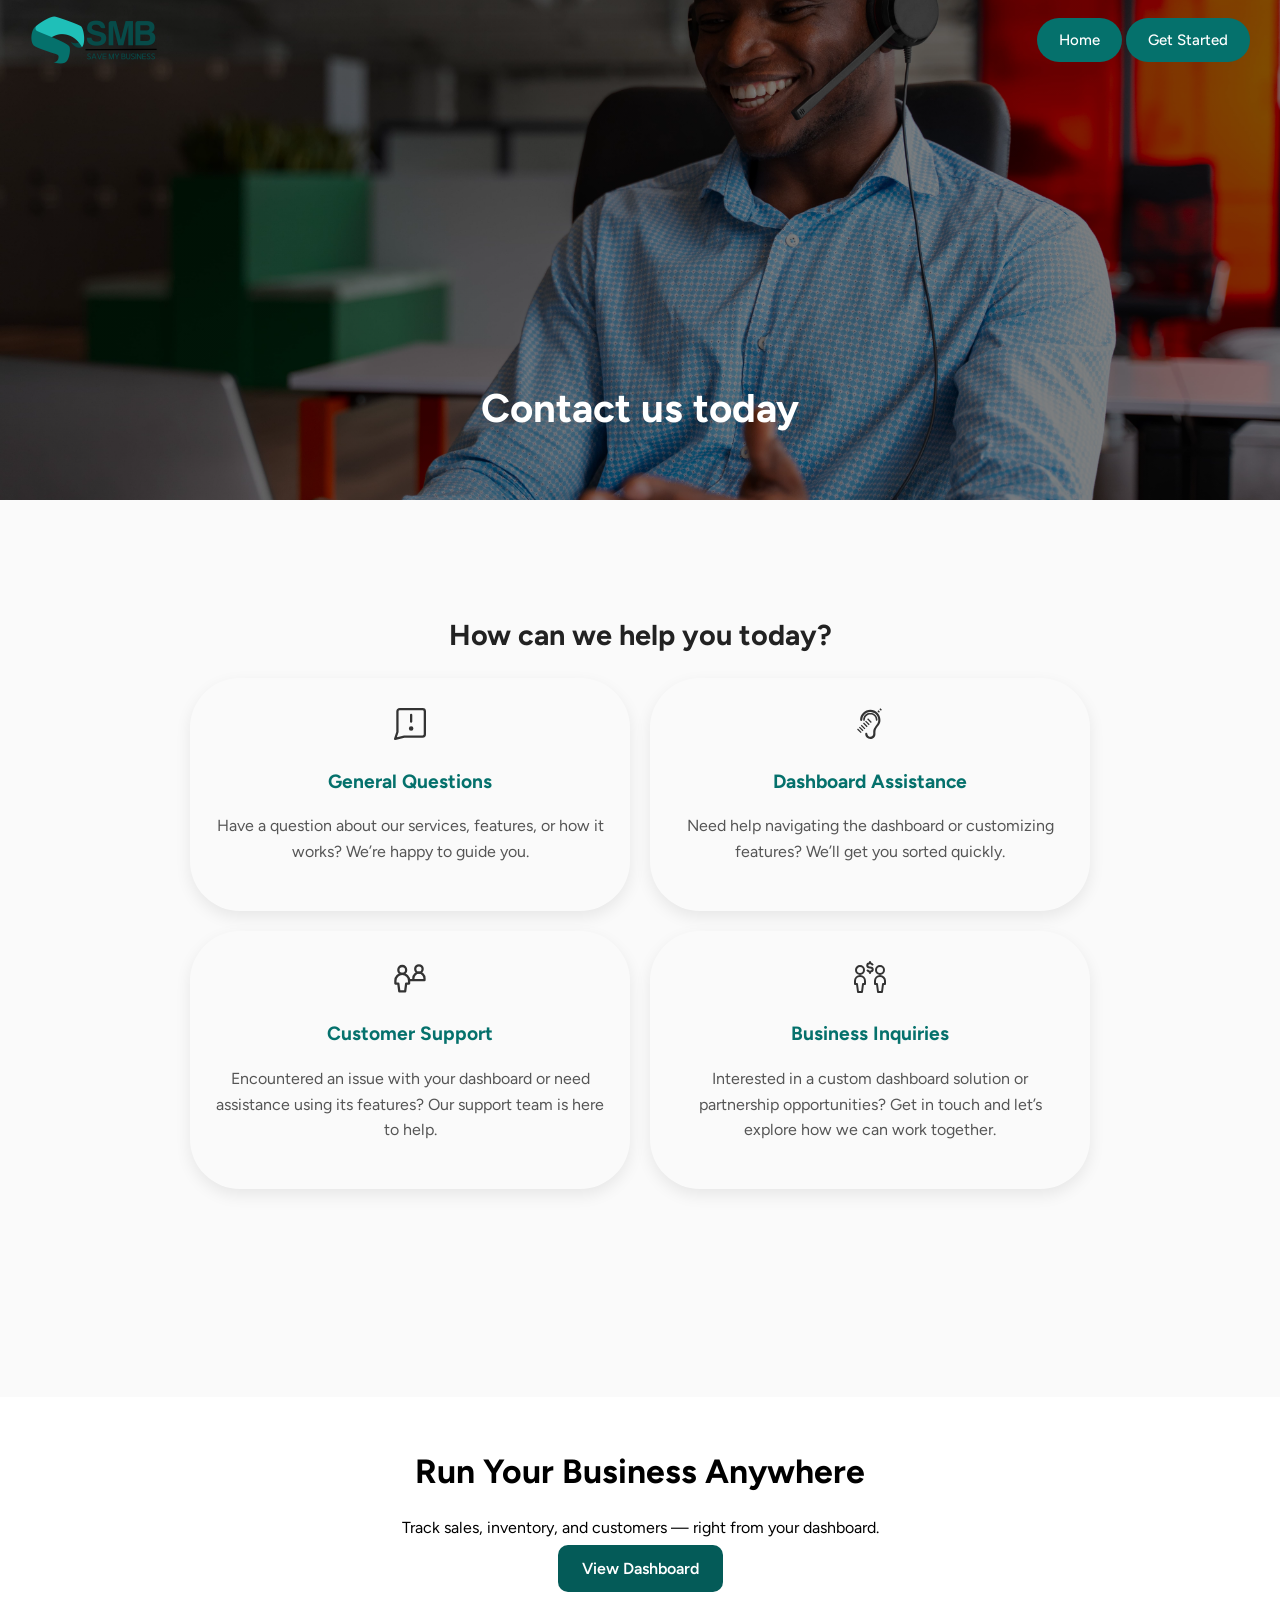
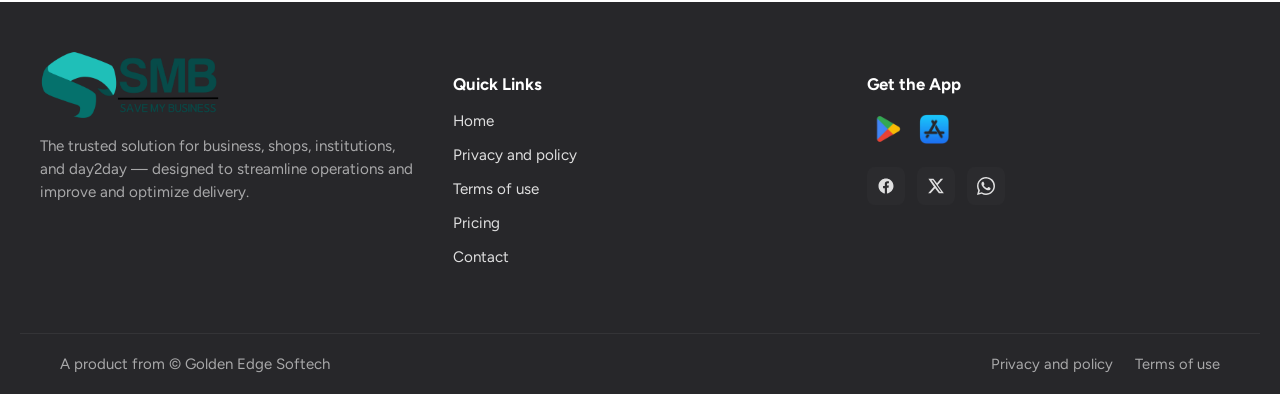
==== commit 8486c3a2: "hh" ====
--- a/contactUs.html
+++ b/contactUs.html
@@ -10,32 +10,36 @@
       sizes="180x180"
       href="images/SMB_AppIcon.png"
     />
+    <link rel="icon" type="image/png" sizes="32x32" href="images/32x32.png" />
+    <link rel="icon" type="image/png" sizes="16x16" href="images/16x16.png" />
+    <link rel="stylesheet" href="css/stylesContactUs.css" />
+
     <link
-      rel="icon"
-      type="image/png"
-      sizes="32x32"
-      href="images/32x32.png"
+      rel="stylesheet"
+      href="https://script.botconvo.com/chatbot-widget.css"
     />
-    <link
-      rel="icon"
-      type="image/png"
-      sizes="16x16"
-      href="images/16x16.png"
-    />
-    <link
-      href="https://cdnjs.cloudflare.com/ajax/libs/font-awesome/5.15.4/css/all.min.css"
-      rel="stylesheet"
-    />
-    <link rel="stylesheet" href="css/stylesContactUs.css" />
+
+    <chatbot-widget
+      website="https://savemybusiness.com.ng/"
+      api="pk_220pRXW1UiYRhJqdrXH2dBNrp1NRm1uBENGNljIfhPH"
+    >
+    </chatbot-widget>
+
+    <script src="https://script.botconvo.com/chatbot-widget.iife.js"></script>
   </head>
   <body>
     <section class="hero">
       <nav class="navbar">
         <div class="nav-container">
-          <img src="images/SMB_Logo.png" alt="Store Hive Logo" class="nav-logo" />
+          <img
+            src="images/SMB_Logo.png"
+            alt="Store Hive Logo"
+            class="nav-logo"
+          />
           <ul class="nav-links">
             <li>
               <a href="index.html" class="activeBtn">Home</a>
+              <a href="index.html" class="activeBtn">Get Started</a>
             </li>
           </ul>
           <input type="checkbox" id="menu-toggle" class="menu-toggle" />
@@ -88,7 +92,33 @@
               <a href="index.html">Home</a>
             </li>
             <li class="links">
-              <svg xmlns="http://www.w3.org/2000/svg" width="25" height="25" viewBox="0 0 24 24">
+              <svg
+                xmlns="http://www.w3.org/2000/svg"
+                width="32"
+                height="32"
+                viewBox="0 0 16 16"
+              >
+                <!-- Icon from OpenSearch UI by OpenSearch Contributors - https://github.com/opensearch-project/oui/blob/main/LICENSE.txt -->
+                <path
+                  fill="none"
+                  stroke="#4B5563"
+                  stroke-width="0.5"
+                  d="M9.499 15.09a.41.41 0 0 1-.41.41h-2.18a.41.41 0 0 1 0-.818H9.09a.41.41 0 0 1 .409.409m-1.5-7.772a.682.682 0 1 0 0-1.363a.682.682 0 0 0 0 1.363m6.386 3.096l-.843 3.79a.955.955 0 0 1-1.52.546l-1.896-1.432H5.874L3.976 14.75a.954.954 0 0 1-1.523-.545l-.84-3.791a.96.96 0 0 1 .198-.818l1.977-2.37c.061-.86.256-1.704.578-2.503C5.233 2.549 6.788 1.186 7.416.7a.955.955 0 0 1 1.17 0c.628.486 2.181 1.85 3.05 4.023c.321.799.516 1.643.578 2.503l1.977 2.37a.96.96 0 0 1 .194.818M5.971 12.5h4.055c1.495-2.622 1.781-5.136.848-7.474c-.815-2.045-2.342-3.332-2.79-3.681a.136.136 0 0 0-.17 0c-.449.347-1.977 1.636-2.79 3.681c-.934 2.338-.648 4.852.847 7.474m-.768.3c-.818-1.465-1.288-2.904-1.406-4.308L2.44 10.119a.14.14 0 0 0-.028.117l.843 3.793a.136.136 0 0 0 .218.077l.01-.007zm8.357-2.68l-1.356-1.628c-.117 1.404-.586 2.843-1.406 4.308l1.72 1.295l.01.008a.14.14 0 0 0 .13.022a.14.14 0 0 0 .087-.099l.844-3.79a.14.14 0 0 0-.031-.117z"
+                />
+              </svg>
+              <a
+                href="https://app.savemybusiness.com.ng/auth/customer-register"
+                target="_blank"
+                >Get Started</a
+              >
+            </li>
+            <li class="links">
+              <svg
+                xmlns="http://www.w3.org/2000/svg"
+                width="25"
+                height="25"
+                viewBox="0 0 24 24"
+              >
                 <path
                   fill="none"
                   stroke="#4B5563"
@@ -98,11 +128,18 @@
               <a href="privacyAndPolicy.html">Privacy Policy</a>
             </li>
             <li class="links">
-              <svg xmlns="http://www.w3.org/2000/svg" width="25" height="25" viewBox="0 0 24 24">
+              <svg
+                xmlns="http://www.w3.org/2000/svg"
+                width="25"
+                height="25"
+                viewBox="0 0 24 24"
+              >
                 <!-- Icon from Solar by 480 Design - https://creativecommons.org/licenses/by/4.0/ -->
                 <g fill="none" stroke="#4B5563" stroke-width="1.5">
                   <circle cx="9" cy="9" r="2" />
-                  <path d="M13 15c0 1.105 0 2-4 2s-4-.895-4-2s1.79-2 4-2s4 .895 4 2Z" />
+                  <path
+                    d="M13 15c0 1.105 0 2-4 2s-4-.895-4-2s1.79-2 4-2s4 .895 4 2Z"
+                  />
                   <path
                     d="M2 12c0-3.771 0-5.657 1.172-6.828S6.229 4 10 4h4c3.771 0 5.657 0 6.828 1.172S22 8.229 22 12s0 5.657-1.172 6.828S17.771 20 14 20h-4c-3.771 0-5.657 0-6.828-1.172S2 15.771 2 12Z"
                   />
@@ -124,9 +161,19 @@
       <h2>How can we help you today?</h2>
       <div class="card-grid">
         <div class="card" data-inquiry="general">
-          <svg xmlns="http://www.w3.org/2000/svg" width="32" height="32" viewBox="0 0 14 14">
+          <svg
+            xmlns="http://www.w3.org/2000/svg"
+            width="32"
+            height="32"
+            viewBox="0 0 14 14"
+          >
             <!-- Icon from Streamline by Streamline - https://creativecommons.org/licenses/by/4.0/ -->
-            <g fill="none" stroke="currentColor" stroke-linecap="round" stroke-linejoin="round">
+            <g
+              fill="none"
+              stroke="currentColor"
+              stroke-linecap="round"
+              stroke-linejoin="round"
+            >
               <path
                 d="m4.5 12.5l-4 1l1-3v-9a1 1 0 0 1 1-1h10a1 1 0 0 1 1 1v10a1 1 0 0 1-1 1Zm3-9.5v3"
               />
@@ -135,12 +182,17 @@
           </svg>
           <h3>General Questions</h3>
           <p>
-            Have a question about our services, features, or how it works? We’re happy to
-            guide you.
+            Have a question about our services, features, or how it works? We’re
+            happy to guide you.
           </p>
         </div>
         <div class="card" data-inquiry="dashboard">
-          <svg xmlns="http://www.w3.org/2000/svg" width="31.5" height="32" viewBox="0 0 63 64">
+          <svg
+            xmlns="http://www.w3.org/2000/svg"
+            width="31.5"
+            height="32"
+            viewBox="0 0 63 64"
+          >
             <!-- Icon from Medical Icons by Samuel Frémondière - https://github.com/samcome/webfont-medical-icons/blob/master/LICENSE -->
             <path
               fill="currentColor"
@@ -157,15 +209,27 @@
           </svg>
           <h3>Dashboard Assistance</h3>
           <p>
-            Need help navigating the dashboard or customizing features? We’ll get you sorted
-            quickly.
+            Need help navigating the dashboard or customizing features? We’ll
+            get you sorted quickly.
           </p>
         </div>
         <div class="card" data-inquiry="support">
-          <svg xmlns="http://www.w3.org/2000/svg" width="32" height="32" viewBox="0 0 14 14">
+          <svg
+            xmlns="http://www.w3.org/2000/svg"
+            width="32"
+            height="32"
+            viewBox="0 0 14 14"
+          >
             <!-- Icon from Streamline by Streamline - https://creativecommons.org/licenses/by/4.0/ -->
-            <g fill="none" stroke="currentColor" stroke-linecap="round" stroke-linejoin="round">
-              <path d="M9.284 3.503a1.621 1.621 0 1 0 3.242 0a1.621 1.621 0 1 0-3.242 0" />
+            <g
+              fill="none"
+              stroke="currentColor"
+              stroke-linecap="round"
+              stroke-linejoin="round"
+            >
+              <path
+                d="M9.284 3.503a1.621 1.621 0 1 0 3.242 0a1.621 1.621 0 1 0-3.242 0"
+              />
               <path
                 d="M8.473 8.367v-.81a2.432 2.432 0 0 1 4.865 0v.81M6.6 8.369h6.738M3.604 5.612a1.712 1.712 0 1 0 0-3.425a1.712 1.712 0 0 0 0 3.425"
               />
@@ -176,12 +240,17 @@
           </svg>
           <h3>Customer Support</h3>
           <p>
-            Encountered an issue with your dashboard or need assistance using its features? Our
-            support team is here to help.
+            Encountered an issue with your dashboard or need assistance using
+            its features? Our support team is here to help.
           </p>
         </div>
         <div class="card" data-inquiry="business">
-          <svg xmlns="http://www.w3.org/2000/svg" width="32" height="32" viewBox="0 0 24 24">
+          <svg
+            xmlns="http://www.w3.org/2000/svg"
+            width="32"
+            height="32"
+            viewBox="0 0 24 24"
+          >
             <!-- Icon from Ultimate free icons by Streamline - https://creativecommons.org/licenses/by/4.0/ -->
             <path
               fill="none"
@@ -194,8 +263,9 @@
           </svg>
           <h3>Business Inquiries</h3>
           <p>
-            Interested in a custom dashboard solution or partnership opportunities? Get in touch and
-            let’s explore how we can work together.
+            Interested in a custom dashboard solution or partnership
+            opportunities? Get in touch and let’s explore how we can work
+            together.
           </p>
         </div>
       </div>
@@ -211,8 +281,9 @@
           </button>
           <div class="faq-answer">
             <p>
-              The dashboard gives you a real-time snapshot of your business — sales, profit, stock
-              levels, top-selling items, and key customer insights — all in one place.
+              The dashboard gives you a real-time snapshot of your business —
+              sales, profit, stock levels, top-selling items, and key customer
+              insights — all in one place.
             </p>
           </div>
         </div>
@@ -223,8 +294,9 @@
           </button>
           <div class="faq-answer">
             <p>
-              You can track live stock levels, set low-stock alerts, manage product details and
-              pricing, and even bulk import products with a CSV file.
+              You can track live stock levels, set low-stock alerts, manage
+              product details and pricing, and even bulk import products with a
+              CSV file.
             </p>
           </div>
         </div>
@@ -247,9 +319,9 @@
           </button>
           <div class="faq-answer">
             <p>
-              Sales are handled with a simple two-step process: order creation and payment
-              confirmation. You can also view full order history, track payments, and manage
-              returns.
+              Sales are handled with a simple two-step process: order creation
+              and payment confirmation. You can also view full order history,
+              track payments, and manage returns.
             </p>
           </div>
         </div>
@@ -260,8 +332,9 @@
           </button>
           <div class="faq-answer">
             <p>
-              You can generate sales, profit, and stock reports, identify top and slow-moving
-              products, track customer performance, and view complete activity logs.
+              You can generate sales, profit, and stock reports, identify top
+              and slow-moving products, track customer performance, and view
+              complete activity logs.
             </p>
           </div>
         </div>
@@ -272,8 +345,9 @@
           </button>
           <div class="faq-answer">
             <p>
-              SMB includes a customer database where you can add or edit details, view
-              purchase history, track total sales, and generate receipts.
+              SMB includes a customer database where you can add or edit
+              details, view purchase history, track total sales, and generate
+              receipts.
             </p>
           </div>
         </div>
@@ -284,8 +358,9 @@
           </button>
           <div class="faq-answer">
             <p>
-              Yes, you can create staff accounts, assign custom roles, control permissions, and keep
-              your data secure with reliable backup and encryption.
+              Yes, you can create staff accounts, assign custom roles, control
+              permissions, and keep your data secure with reliable backup and
+              encryption.
             </p>
           </div>
         </div>
@@ -295,12 +370,22 @@
     <section class="assist-container">
       <h2>Need help navigating the dashboard or customizing features?</h2>
       <p class="assist-sub">
-        Choose your preferred support channel below — we’ll get you sorted quickly.
+        Choose your preferred support channel below — we’ll get you sorted
+        quickly.
       </p>
 
       <div class="assist-links">
-        <a href="mailto:support@savemybusiness.com.ng" target="_blank" class="assist-card">
-          <svg xmlns="http://www.w3.org/2000/svg" width="32" height="32" viewBox="0 0 24 24">
+        <a
+          href="mailto:support@savemybusiness.com.ng"
+          target="_blank"
+          class="assist-card"
+        >
+          <svg
+            xmlns="http://www.w3.org/2000/svg"
+            width="32"
+            height="32"
+            viewBox="0 0 24 24"
+          >
             <!-- Icon from Material Symbols by Google - https://github.com/google/material-design-icons/blob/master/LICENSE -->
             <path
               fill="currentColor"
@@ -326,7 +411,11 @@
           <span>WhatsApp</span>
         </a>
 
-        <a href="https://twitter.com/savemybusiness" target="_blank" class="assist-card">
+        <a
+          href="https://twitter.com/savemybusiness"
+          target="_blank"
+          class="assist-card"
+        >
           <svg
             xmlns="http://www.w3.org/2000/svg"
             width="18"
@@ -342,8 +431,17 @@
           <span>X</span>
         </a>
 
-        <a href="https://linkedin.com/company/savemybusiness" target="_blank" class="assist-card">
-          <svg xmlns="http://www.w3.org/2000/svg" width="32" height="32" viewBox="0 0 16 16">
+        <a
+          href="https://linkedin.com/company/savemybusiness"
+          target="_blank"
+          class="assist-card"
+        >
+          <svg
+            xmlns="http://www.w3.org/2000/svg"
+            width="32"
+            height="32"
+            viewBox="0 0 16 16"
+          >
             <!-- Icon from FormKit Icons by FormKit, Inc - https://github.com/formkit/formkit/blob/master/packages/icons/LICENSE -->
             <path
               fill="currentColor"
@@ -359,8 +457,8 @@
       <section class="container-msg" id="contactFormSection">
         <div class="msg-section">
           <h2>
-            Encountered an issue with our service or need assistance? Our support team is here for
-            you.
+            Encountered an issue with our service or need assistance? Our
+            support team is here for you.
           </h2>
           <form action="/submit_contact" method="POST" id="support-section">
             <div class="form-group">
@@ -383,14 +481,19 @@
 
     <section class="business-section">
       <h2>
-        Looking to partner with us or explore wholesale opportunities? Let’s connect and
-        collaborate.
+        Looking to partner with us or explore wholesale opportunities? Let’s
+        connect and collaborate.
       </h2>
       <p class="form-intro">
-        Please provide your details below and our business team will get back to you as soon as
-        possible.
+        Please provide your details below and our business team will get back to
+        you as soon as possible.
       </p>
-      <form class="business-form" action="/submit_business" method="POST" id="businessForm">
+      <form
+        class="business-form"
+        action="/submit_business"
+        method="POST"
+        id="businessForm"
+      >
         <div class="form-row">
           <div class="form-group">
             <label for="companyName">Company Name </label>
@@ -398,14 +501,24 @@
           </div>
           <div class="form-group">
             <label for="contactPerson">Contact Person </label>
-            <input type="text" id="contactPerson" name="contactPerson" required />
+            <input
+              type="text"
+              id="contactPerson"
+              name="contactPerson"
+              required
+            />
           </div>
         </div>
 
         <div class="form-row">
           <div class="form-group">
             <label for="businessEmail">Email Address </label>
-            <input type="email" id="businessEmail" name="businessEmail" required />
+            <input
+              type="email"
+              id="businessEmail"
+              name="businessEmail"
+              required
+            />
           </div>
           <div class="form-group">
             <label for="phoneNumber">Phone Number</label>
@@ -434,8 +547,13 @@
       <div class="cta-container">
         <div class="">
           <h2>Run Your Business Anywhere</h2>
-          <p>Track sales, inventory, and customers — right from your dashboard.</p>
-          <a href="https://app.savemybusiness.com.ng" class="download-btn2" target="_blank"
+          <p>
+            Track sales, inventory, and customers — right from your dashboard.
+          </p>
+          <a
+            href="https://app.savemybusiness.com.ng"
+            class="download-btn2"
+            target="_blank"
             >View Dashboard</a
           >
         </div>
@@ -445,14 +563,11 @@
     <footer class="site-footer">
       <div class="footer-inner">
         <div class="footer-column footer-about">
-          <img
-            src="images/SMB_Logo.png"
-            alt="SMB logo"
-            class="footer-logo"
-          />
+          <img src="images/SMB_Logo.png" alt="SMB logo" class="footer-logo" />
           <p class="footer-desc">
-            The trusted solution for business, shops, institutions, and day2day — designed to streamline
-            operations and improve and optimize delivery.
+            The trusted solution for business, shops, institutions, and day2day
+            — designed to streamline operations and improve and optimize
+            delivery.
           </p>
         </div>
 
@@ -462,6 +577,7 @@
             <li><a href="index.html">Home</a></li>
             <li><a href="privacyAndPolicy.html">Privacy and policy</a></li>
             <li><a href="termsOfUse.html">Terms of use</a></li>
+            <li><a href="pricing.html">Pricing</a></li>
             <li><a href="contactUs.html">Contact</a></li>
           </ul>
         </div>
@@ -473,7 +589,10 @@
               <img src="images/playStore.png" alt="Play Store" />
             </a>
             <a href="#" class="store-btn2" aria-label="Download on App Store">
-              <img src="images/Anuradha_Kumari_says_-removebg-preview.png" alt="App Store" />
+              <img
+                src="images/Anuradha_Kumari_says_-removebg-preview.png"
+                alt="App Store"
+              />
             </a>
           </div>
 
@@ -527,7 +646,13 @@
 
       <div class="footer-bottom">
         <div class="footer-bottom-inner">
-          <span>© 2025 SMB. All rights reserved.</span>
+          <a
+            href="https://www.gesoftech.com/"
+            target="_blank"
+            class="footer-credit"
+          >
+            A product from © Golden Edge Softech
+          </a>
           <nav class="footer-legal">
             <a href="privacyAndPolicy.html">Privacy and policy</a>
             <a href="termsOfUse.html">Terms of use</a>
--- a/css/stylesContactUs.css
+++ b/css/stylesContactUs.css
@@ -780,6 +780,18 @@
   color: #fff;
 }
 
+.footer-credit {
+  font-size: 15px;
+  color: var(--muted-2); /* gray-400 */
+  text-align: center;
+  text-decoration: none;
+  transition: color 0.2s ease;
+}
+
+.footer-credit:hover {
+  color:  #fff; 
+}
+
 .store-buttons {
   display: flex;
   gap: 12px;
@@ -1184,9 +1196,9 @@
   .cta-container h2 { font-size: 1.1rem; }
 
 
-  .download-btn2 {
+  /* .download-btn2 {
     display: none;
-  }
+  } */
 }
 
 @media (max-width: 400px) {
